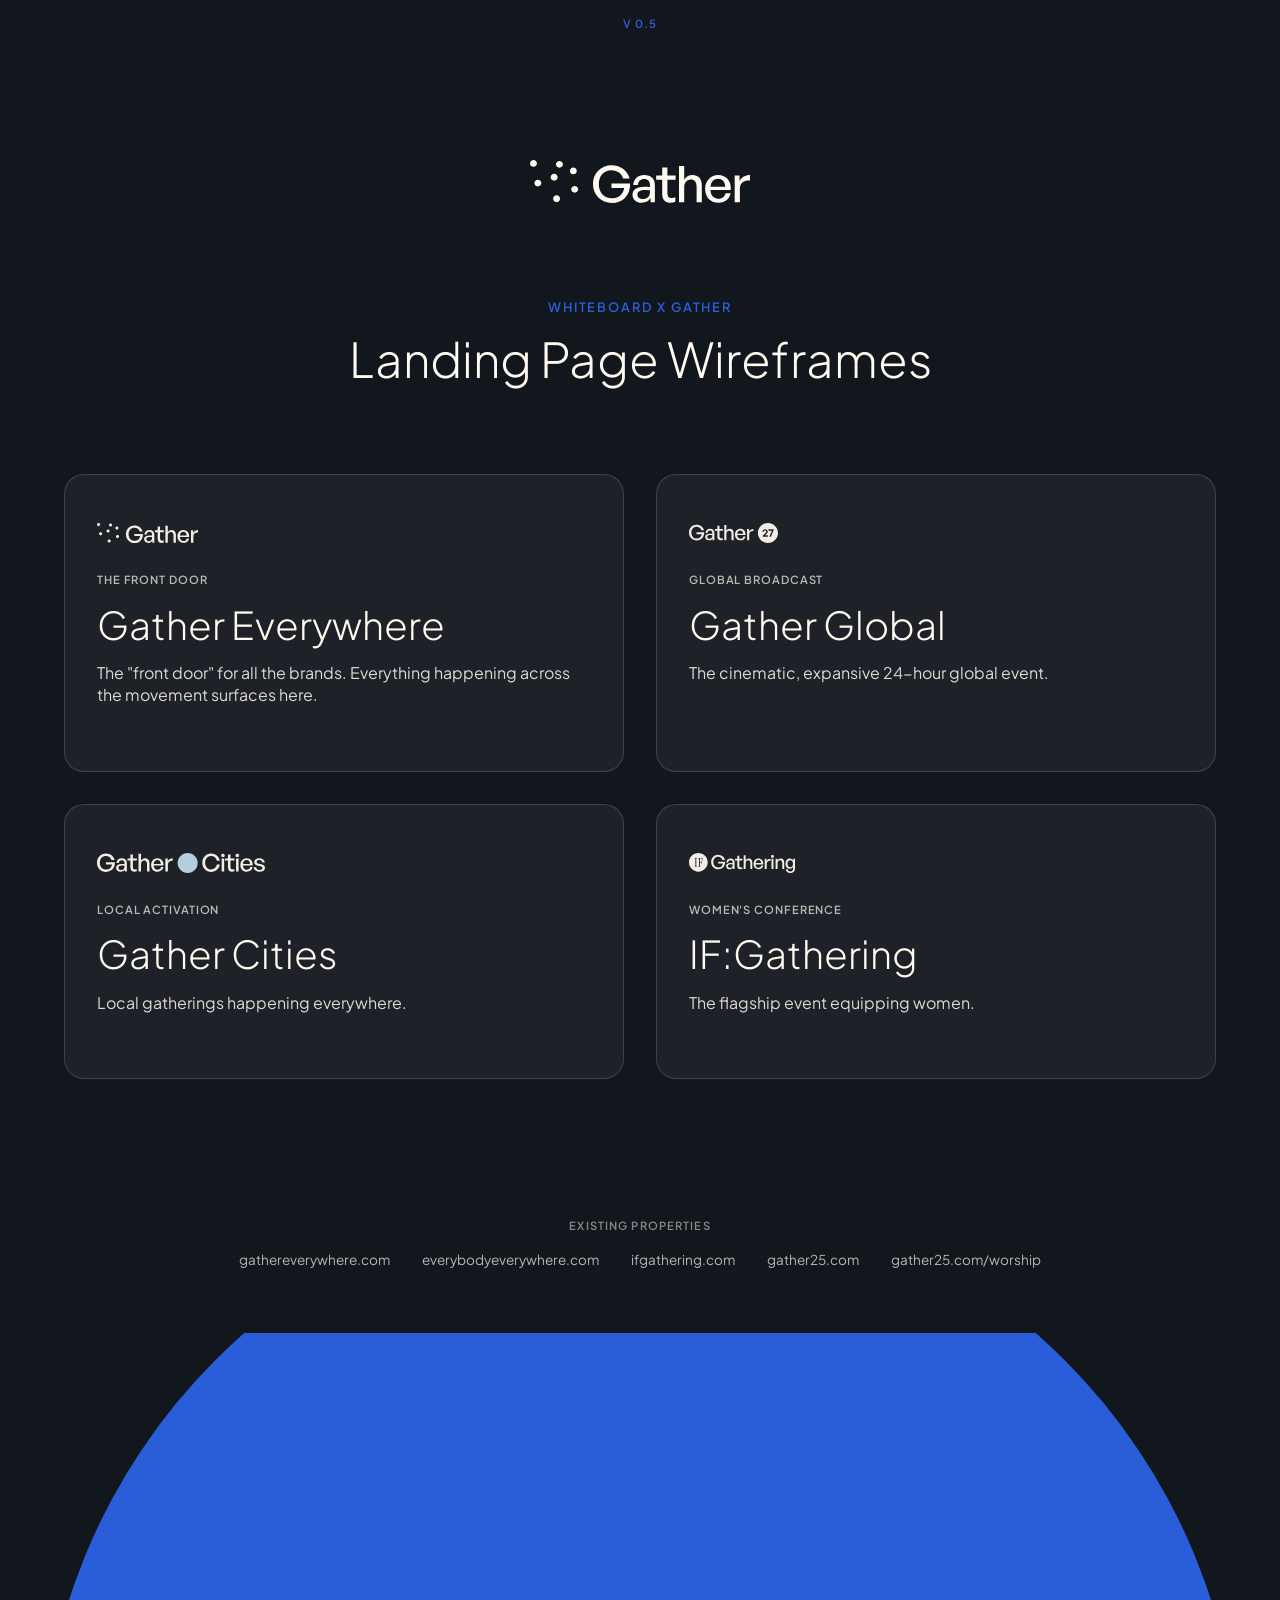
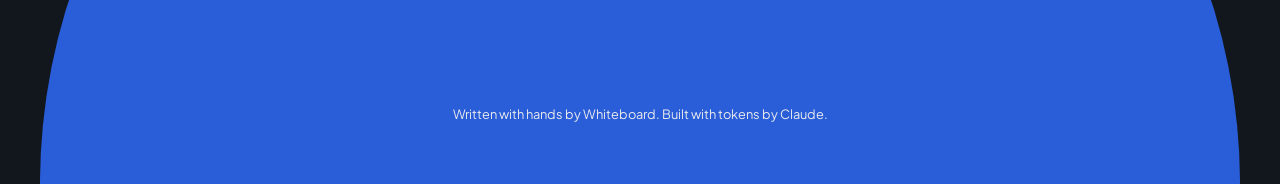
==== index.html @ de79e1c7 "Index: remove WIP badge from IF:Gathering card IF:Gathering has had its deep pass and several rounds" ====
<!DOCTYPE html>
<html lang="en">
<head>
<meta charset="UTF-8">
<meta name="viewport" content="width=device-width, initial-scale=1.0">
<title>Gather — Wireframe Index</title>
<link rel="stylesheet" href="css/tokens.css">
<link rel="stylesheet" href="css/base.css">
<style>
  body { background: var(--color-dark-blue); color: var(--color-off-white); }
  .index-hero {
    text-align: center;
    padding-top: var(--space-8);
    padding-bottom: var(--space-6);
  }
  .index-hero img { margin: 0 auto var(--space-7); width: 220px; }
  .index-hero h1 { color: var(--color-off-white); }
  .index-hero p.eyebrow {
    font-family: var(--font-primary);
    font-size: 0.8rem;
    font-weight: 600;
    letter-spacing: 0.15em;
    text-transform: uppercase;
    color: var(--color-bright-blue);
    margin-bottom: var(--space-2);
    margin-inline: auto;
  }
  .page-grid {
    display: grid;
    grid-template-columns: repeat(2, 1fr);
    gap: var(--space-4);
    padding-bottom: var(--space-8);
  }
  @media (max-width: 700px) {
    .page-grid { grid-template-columns: 1fr; }
  }
  .page-card {
    display: block;
    text-decoration: none;
    border-radius: 1.25rem;
    padding: var(--space-5) var(--space-4);
    position: relative;
    overflow: hidden;
    min-height: 220px;
    background: rgba(255,250,240,0.05);
    border: 1px solid rgba(255,250,240,0.15);
    color: var(--color-off-white);
    transition: background 0.2s ease, border-color 0.2s ease, transform 0.15s ease;
  }
  .page-card:hover {
    background: var(--color-bright-blue);
    border-color: var(--color-bright-blue);
    transform: translateY(-4px);
  }
  .page-card h2 { margin-bottom: var(--space-1); color: var(--color-off-white); }
  .page-card p { color: inherit; opacity: 0.85; max-width: 42ch; }
  .page-card .card-logo { height: 20px; width: auto; margin-bottom: var(--space-3); opacity: 0.95; }
  .page-card .tag {
    display: inline-block;
    font-size: 0.7rem;
    font-weight: 600;
    letter-spacing: 0.08em;
    text-transform: uppercase;
    opacity: 0.7;
    margin-bottom: var(--space-2);
  }
  footer.index-footer {
    position: relative;
    text-align: center;
    padding-top: min(30vw, 360px);
    padding-bottom: var(--space-5);
    font-size: 0.8rem;
    overflow: hidden;
  }
  /* Big blue half circle, sized to the page container width, sitting as
     the footer's background — flat edge down, dome bulging up behind
     the credit line. Footer's own padding-top is deliberately less than
     the dome's full height (container-width / 2) so only the lower
     portion of the arc shows, reading as a wide horizon rather than a
     tall pointed dome. */
  .footer-half-circle {
    position: absolute;
    left: 50%;
    bottom: 0;
    transform: translateX(-50%);
    width: min(100%, var(--container-max));
    aspect-ratio: 2 / 1;
    background: var(--color-bright-blue);
    border-radius: 50% 50% 0 0 / 100% 100% 0 0;
    z-index: 1;
  }
  .index-footer-credit {
    position: relative;
    z-index: 2;
    margin-inline: auto;
    color: var(--color-off-white);
    opacity: 0.9;
  }
  .existing-properties { text-align: center; padding-bottom: var(--space-6); }
  .existing-properties p.eyebrow {
    font-family: var(--font-primary);
    font-size: 0.7rem;
    font-weight: 600;
    letter-spacing: 0.1em;
    text-transform: uppercase;
    color: var(--color-off-white);
    opacity: 0.5;
    margin-bottom: var(--space-2);
    margin-inline: auto;
  }
  .existing-properties .links {
    display: flex;
    justify-content: center;
    gap: var(--space-4);
    flex-wrap: wrap;
    font-size: 0.85rem;
  }
  .existing-properties a {
    color: var(--color-off-white);
    opacity: 0.7;
    text-decoration: none;
    transition: opacity 0.15s ease;
  }
  .existing-properties a:hover { opacity: 1; text-decoration: underline; }
</style>
</head>
<body data-page="index">

<div style="text-align:center; padding-top: var(--space-2); font-family: var(--font-primary); font-size: 0.7rem; font-weight: 600; letter-spacing: 0.1em; color: var(--color-bright-blue);">V 0.5</div>

<div class="container index-hero">
  <img src="assets/gather-light.svg" alt="Gather">
  <p class="eyebrow">Whiteboard x Gather</p>
  <h1 style="max-width: 20ch; margin-inline: auto;">Landing Page Wireframes</h1>
</div>

<div class="container page-grid">
  <a class="page-card" href="gather-everywhere.html">
    <img class="card-logo" src="assets/gather-light.svg" alt="">
    <span class="tag">The Front Door</span>
    <h2>Gather Everywhere</h2>
    <p>The "front door" for all the brands. Everything happening across the movement surfaces here.</p>
  </a>
  <a class="page-card" href="gather-global.html">
    <img class="card-logo" src="assets/gather-27-light.svg" alt="">
    <span class="tag">Global Broadcast</span>
    <h2>Gather Global</h2>
    <p>The cinematic, expansive 24-hour global event.</p>
  </a>
  <a class="page-card" href="gather-cities.html">
    <img class="card-logo" src="assets/gather-cities-light.svg" alt="">
    <span class="tag">Local Activation</span>
    <h2>Gather Cities</h2>
    <p>Local gatherings happening everywhere.</p>
  </a>
  <a class="page-card" href="if-gathering.html">
    <img class="card-logo" src="assets/if-gathering-light.svg" alt="">
    <span class="tag">Women's Conference</span>
    <h2>IF:Gathering</h2>
    <p>The flagship event equipping women.</p>
  </a>
</div>

<div class="container existing-properties">
  <p class="eyebrow">Existing Properties</p>
  <div class="links">
    <a href="https://www.gathereverywhere.com/" target="_blank" rel="noopener">gathereverywhere.com</a>
    <a href="https://www.everybodyeverywhere.com/" target="_blank" rel="noopener">everybodyeverywhere.com</a>
    <a href="https://www.ifgathering.com/" target="_blank" rel="noopener">ifgathering.com</a>
    <a href="https://www.gather25.com/" target="_blank" rel="noopener">gather25.com</a>
    <a href="https://www.gather25.com/worship" target="_blank" rel="noopener">gather25.com/worship</a>
  </div>
</div>

<footer class="index-footer">
  <div class="footer-half-circle" aria-hidden="true"></div>
  <p class="index-footer-credit">Written with hands by Whiteboard. Built with tokens by Claude.</p>
</footer>

<script src="js/sections-manifest.js"></script>
</body>
</html>
---- css/tokens.css ----
@import url('https://fonts.googleapis.com/css2?family=Plus+Jakarta+Sans:ital,wght@0,300;0,400;0,500;0,600;0,700;1,400&family=Instrument+Serif:ital@0;1&display=swap');

/*
  Gather design tokens — from "Gather - Interactive Wireframe Build Context"
  (Brand Guide 2026, p.46). Spacing/grid/breakpoints are NOT specified in the
  brand guide (flagged gap) — 8px base unit + 1200px container picked here
  per the doc's own recommendation; revisit if the client provides a system.
*/
:root {
  /* Core palette */
  --color-off-white: #FFFAF0;
  --color-bright-blue: #2A5ED8;
  --color-dark-blue: #12161D;
  --color-light-blue: #BDD8E7;

  /* Typography */
  --font-primary: 'Plus Jakarta Sans', sans-serif;
  --font-secondary: 'Instrument Serif', serif;

  /* Web type scale */
  --h1-size: 3rem;    --h1-weight: 300; --h1-line-height: 1.1;
  --h2-size: 2.4rem;  --h2-weight: 300; --h2-line-height: 1.1;
  --h3-size: 2rem;    --h3-weight: 300; --h3-line-height: 1.1;
  --h4-size: 1.5rem;  --h4-weight: 400; --h4-line-height: 1.2;
  --body-size: 1rem;  --body-weight: 400; --body-line-height: 1.4;
  --button-size: 1rem; --button-weight: 500;

  /* Mobile type scale (undefined by brand guide — scaled down proportionally) */
  --h1-size-mobile: 2.1rem;
  --h2-size-mobile: 1.75rem;
  --h3-size-mobile: 1.5rem;
  --h4-size-mobile: 1.25rem;

  /* Logo */
  --logo-min-size-web: 130px;

  /* Motif */
  --circle-stroke-width: 4px;

  /* Spacing (8px base unit — not brand-guide-specified, see gap flag above) */
  --space-1: 0.5rem;
  --space-2: 1rem;
  --space-3: 1.5rem;
  --space-4: 2rem;
  --space-5: 3rem;
  --space-6: 4rem;
  --space-7: 6rem;
  --space-8: 8rem;

  /* Layout */
  --container-max: 1200px;
  --container-pad: var(--space-3);

  /* Interaction states (not brand-guide-specified, see gap flag) */
  --hover-darken: brightness(0.9);
  --focus-ring: 0 0 0 3px var(--color-bright-blue);
}

/* ---- Color pairing utility classes (Section 3 of build-context doc) ---- */

/* Pairing 01 — primary, majority of surfaces */
.pairing-01 {
  --bg: var(--color-off-white);
  --logo: var(--color-bright-blue);
  --heading: var(--color-dark-blue);
  --accent: var(--color-bright-blue);
  --body: var(--color-dark-blue);
  --btn-bg: var(--color-bright-blue);
  --btn-text: var(--color-off-white);
}

/* Pairing 02 — secondary, second-most */
.pairing-02 {
  --bg: var(--color-bright-blue);
  --logo: var(--color-off-white);
  --heading: var(--color-dark-blue);
  --accent: var(--color-off-white);
  --body: var(--color-off-white);
  --btn-bg: var(--color-dark-blue);
  --btn-text: var(--color-off-white);
}

/* Pairing 03 — sparing, Gather Global dominant */
.pairing-03 {
  --bg: var(--color-dark-blue);
  --logo: var(--color-bright-blue);
  --heading: var(--color-off-white);
  --accent: var(--color-off-white);
  --body: var(--color-off-white);
  --btn-bg: var(--color-bright-blue);
  --btn-text: var(--color-off-white);
}

/* Pairing 04 — sparing */
.pairing-04 {
  --bg: var(--color-light-blue);
  --logo: var(--color-dark-blue);
  --heading: var(--color-dark-blue);
  --accent: var(--color-bright-blue);
  --body: var(--color-dark-blue);
  --btn-bg: var(--color-bright-blue);
  --btn-text: var(--color-off-white);
}

[class^="pairing-"], [class*=" pairing-"] {
  background: var(--bg);
  color: var(--body);
}
---- css/base.css ----
* { box-sizing: border-box; }
html { scroll-behavior: smooth; overflow-x: hidden; }
body {
  margin: 0;
  overflow-x: hidden;
  font-family: var(--font-primary);
  font-size: var(--body-size);
  font-weight: var(--body-weight);
  line-height: var(--body-line-height);
  background: var(--color-off-white);
  color: var(--color-dark-blue);
}
img, svg { max-width: 100%; display: block; }

.container {
  max-width: var(--container-max);
  margin-inline: auto;
  padding-inline: var(--container-pad);
}

section { padding-block: var(--space-7); }
@media (max-width: 700px) {
  section { padding-block: var(--space-5); }
}

h1, h2, h3, h4 {
  font-family: var(--font-primary);
  margin: 0 0 var(--space-3);
  color: var(--heading, var(--color-dark-blue));
}
h1 { font-size: var(--h1-size); font-weight: var(--h1-weight); line-height: var(--h1-line-height); }
h2 { font-size: var(--h2-size); font-weight: var(--h2-weight); line-height: var(--h2-line-height); }
h3 { font-size: var(--h3-size); font-weight: var(--h3-weight); line-height: var(--h3-line-height); }
h4 { font-size: var(--h4-size); font-weight: var(--h4-weight); line-height: var(--h4-line-height); }
@media (max-width: 700px) {
  h1 { font-size: var(--h1-size-mobile); }
  h2 { font-size: var(--h2-size-mobile); }
  h3 { font-size: var(--h3-size-mobile); }
  h4 { font-size: var(--h4-size-mobile); }
}

p { color: var(--body, var(--color-dark-blue)); max-width: 60ch; }

/* Accent word — Instrument Serif Italic, recurring pattern across every expression (Section 7) */
.accent {
  font-family: var(--font-secondary);
  font-style: italic;
  font-weight: 400;
  color: var(--accent, var(--color-bright-blue));
}
.accent.regular { font-style: normal; } /* IF:Gathering-only exception */

/* Buttons — Plus Jakarta Sans Medium, 1rem (Section 7) */
.btn {
  display: inline-block;
  font-family: var(--font-primary);
  font-size: var(--button-size);
  font-weight: var(--button-weight);
  text-decoration: none;
  padding: 0.85rem 1.75rem;
  border-radius: 999px;
  border: none;
  cursor: pointer;
  background: var(--btn-bg, var(--color-bright-blue));
  color: var(--btn-text, var(--color-off-white));
  transition: filter 0.15s ease;
}
.btn:hover { filter: var(--hover-darken); }
.btn:focus-visible { outline: none; box-shadow: var(--focus-ring); }
.btn.btn-outline {
  background: transparent;
  border: 2px solid currentColor;
  color: inherit;
}
a:focus-visible, button:focus-visible { outline: none; box-shadow: var(--focus-ring); }
a:hover { text-decoration-thickness: 2px; }

/* Nav */
.site-nav {
  display: flex;
  align-items: center;
  justify-content: space-between;
  gap: var(--space-3);
  padding-block: var(--space-3);
}
.site-nav .logo { height: 28px; width: auto; }
.site-nav .links {
  display: flex;
  gap: var(--space-4);
  list-style: none;
  margin: 0;
  padding: 0;
  font-size: 0.9rem;
}
.site-nav .links a {
  color: inherit;
  text-decoration: none;
  font-weight: 500;
}
.site-nav .links a:hover { text-decoration: underline; }
.back-to-gather {
  font-size: 0.8rem;
  opacity: 0.75;
  text-decoration: none;
  color: inherit;
}
.back-to-gather:hover { opacity: 1; }

/* Cards */
.card {
  background: var(--color-off-white);
  border-radius: 1rem;
  padding: var(--space-4);
  border: 1px solid rgba(18,22,29,0.08);
}

/* Grids */
.grid {
  display: grid;
  gap: var(--space-3);
}
.grid-2 { grid-template-columns: repeat(2, 1fr); }
.grid-3 { grid-template-columns: repeat(3, 1fr); }
.grid-4 { grid-template-columns: repeat(4, 1fr); }
@media (max-width: 900px) {
  .grid-3, .grid-4 { grid-template-columns: repeat(2, 1fr); }
}
@media (max-width: 600px) {
  .grid-2, .grid-3, .grid-4 { grid-template-columns: 1fr; }
}

/* ---- Motifs (Section 4) ---- */

/* Single circle / circle masking */
.motif-circle {
  border-radius: 50%;
  aspect-ratio: 1;
}

/* Reverberating ripple — 1-3 concentric blurred circles, increasing blur outward */
.motif-ripple {
  position: relative;
  width: 100%;
  aspect-ratio: 1;
}
.motif-ripple::before, .motif-ripple::after, .motif-ripple .core {
  content: "";
  position: absolute;
  inset: 0;
  border-radius: 50%;
  border: var(--circle-stroke-width) solid var(--color-bright-blue);
}
.motif-ripple::before { inset: -12%; opacity: 0.5; filter: blur(2px); }
.motif-ripple::after { inset: -24%; opacity: 0.25; filter: blur(4px); }
.motif-ripple .core { background: var(--color-bright-blue); border: none; }

/* Constellation — loose dot grouping (Gather Global) */
.motif-constellation { position: relative; width: 100%; height: 100%; min-height: 220px; }
.motif-constellation span {
  position: absolute;
  border-radius: 50%;
  background: var(--color-bright-blue);
}

/* Thought bubble — large stroked circle, mark bottom-right (IF:Gathering) */
.motif-thought-bubble {
  position: relative;
  border-radius: 50%;
  border: var(--circle-stroke-width) solid var(--color-dark-blue);
  aspect-ratio: 1;
}
.motif-thought-bubble .mark {
  position: absolute;
  right: 8%;
  bottom: 8%;
  width: 15%;
  aspect-ratio: 1;
  border-radius: 50%;
  background: var(--color-dark-blue);
}

/* Dot-on-globe — small filled dots inside one larger circle (Gather Cities) */
.motif-dot-globe {
  position: relative;
  border-radius: 50%;
  border: var(--circle-stroke-width) solid var(--color-off-white);
  aspect-ratio: 1;
  background: rgba(255,250,240,0.08);
}
.motif-dot-globe span {
  position: absolute;
  border-radius: 50%;
  background: var(--color-off-white);
}

/* Skip link for accessibility */
.skip-link {
  position: absolute;
  left: -999px;
  top: auto;
}
.skip-link:focus {
  left: var(--space-2);
  top: var(--space-2);
  z-index: 999;
  background: var(--color-off-white);
  padding: var(--space-1) var(--space-2);
  border-radius: 0.5rem;
}

/* Floating back-to-index button — circle that expands to a pill on hover */
.back-to-index-fab {
  position: fixed;
  bottom: 1.5rem;
  right: 1.5rem;
  z-index: 900;
  display: flex;
  align-items: center;
  height: 3rem;
  width: 3rem;
  padding: 0 0.75rem;
  border-radius: 999px;
  background: var(--color-bright-blue);
  color: var(--color-off-white);
  text-decoration: none;
  overflow: hidden;
  box-shadow: 0 4px 14px rgba(0,0,0,0.25);
  transition: width 0.25s ease;
}
.back-to-index-fab:hover {
  width: 11rem;
}
.back-to-index-fab .icon {
  flex-shrink: 0;
  width: 1.5rem;
  font-size: 1.25rem;
  line-height: 1;
  text-align: center;
}
.back-to-index-fab .fab-label {
  flex-shrink: 0;
  margin-left: 0.5rem;
  opacity: 0;
  white-space: nowrap;
  font-family: var(--font-primary);
  font-weight: 600;
  font-size: 0.85rem;
  transition: opacity 0.2s ease 0.05s;
}
.back-to-index-fab:hover .fab-label {
  opacity: 1;
}
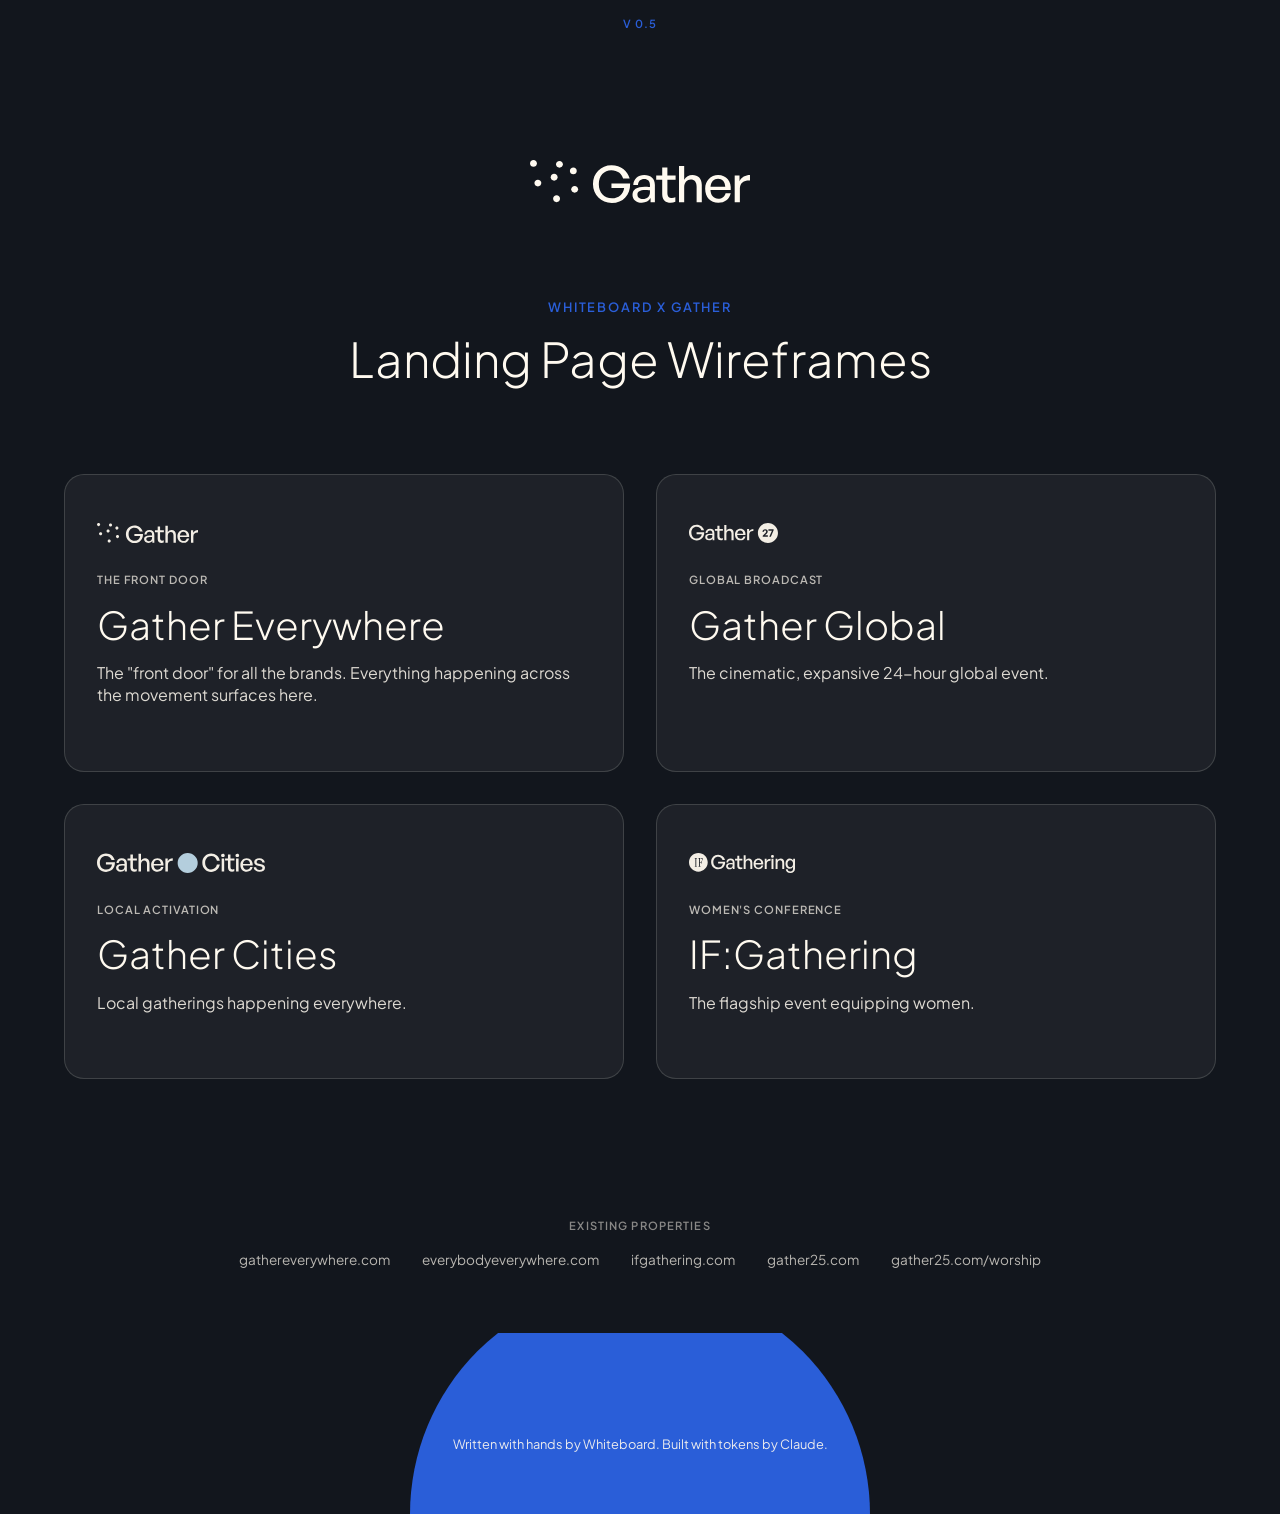
==== commit 5427dec1: "Index: shrink footer half circle to fit the credit line Was sized to the page container width; now s" ====
--- a/index.html
+++ b/index.html
@@ -67,23 +67,19 @@
   footer.index-footer {
     position: relative;
     text-align: center;
-    padding-top: min(30vw, 360px);
+    padding-top: 90px;
     padding-bottom: var(--space-5);
     font-size: 0.8rem;
     overflow: hidden;
   }
-  /* Big blue half circle, sized to the page container width, sitting as
-     the footer's background — flat edge down, dome bulging up behind
-     the credit line. Footer's own padding-top is deliberately less than
-     the dome's full height (container-width / 2) so only the lower
-     portion of the arc shows, reading as a wide horizon rather than a
-     tall pointed dome. */
+  /* Small blue half circle, sized to just barely contain the credit
+     line — flat edge down, dome bulging up behind the text. */
   .footer-half-circle {
     position: absolute;
     left: 50%;
     bottom: 0;
     transform: translateX(-50%);
-    width: min(100%, var(--container-max));
+    width: min(90%, 460px);
     aspect-ratio: 2 / 1;
     background: var(--color-bright-blue);
     border-radius: 50% 50% 0 0 / 100% 100% 0 0;
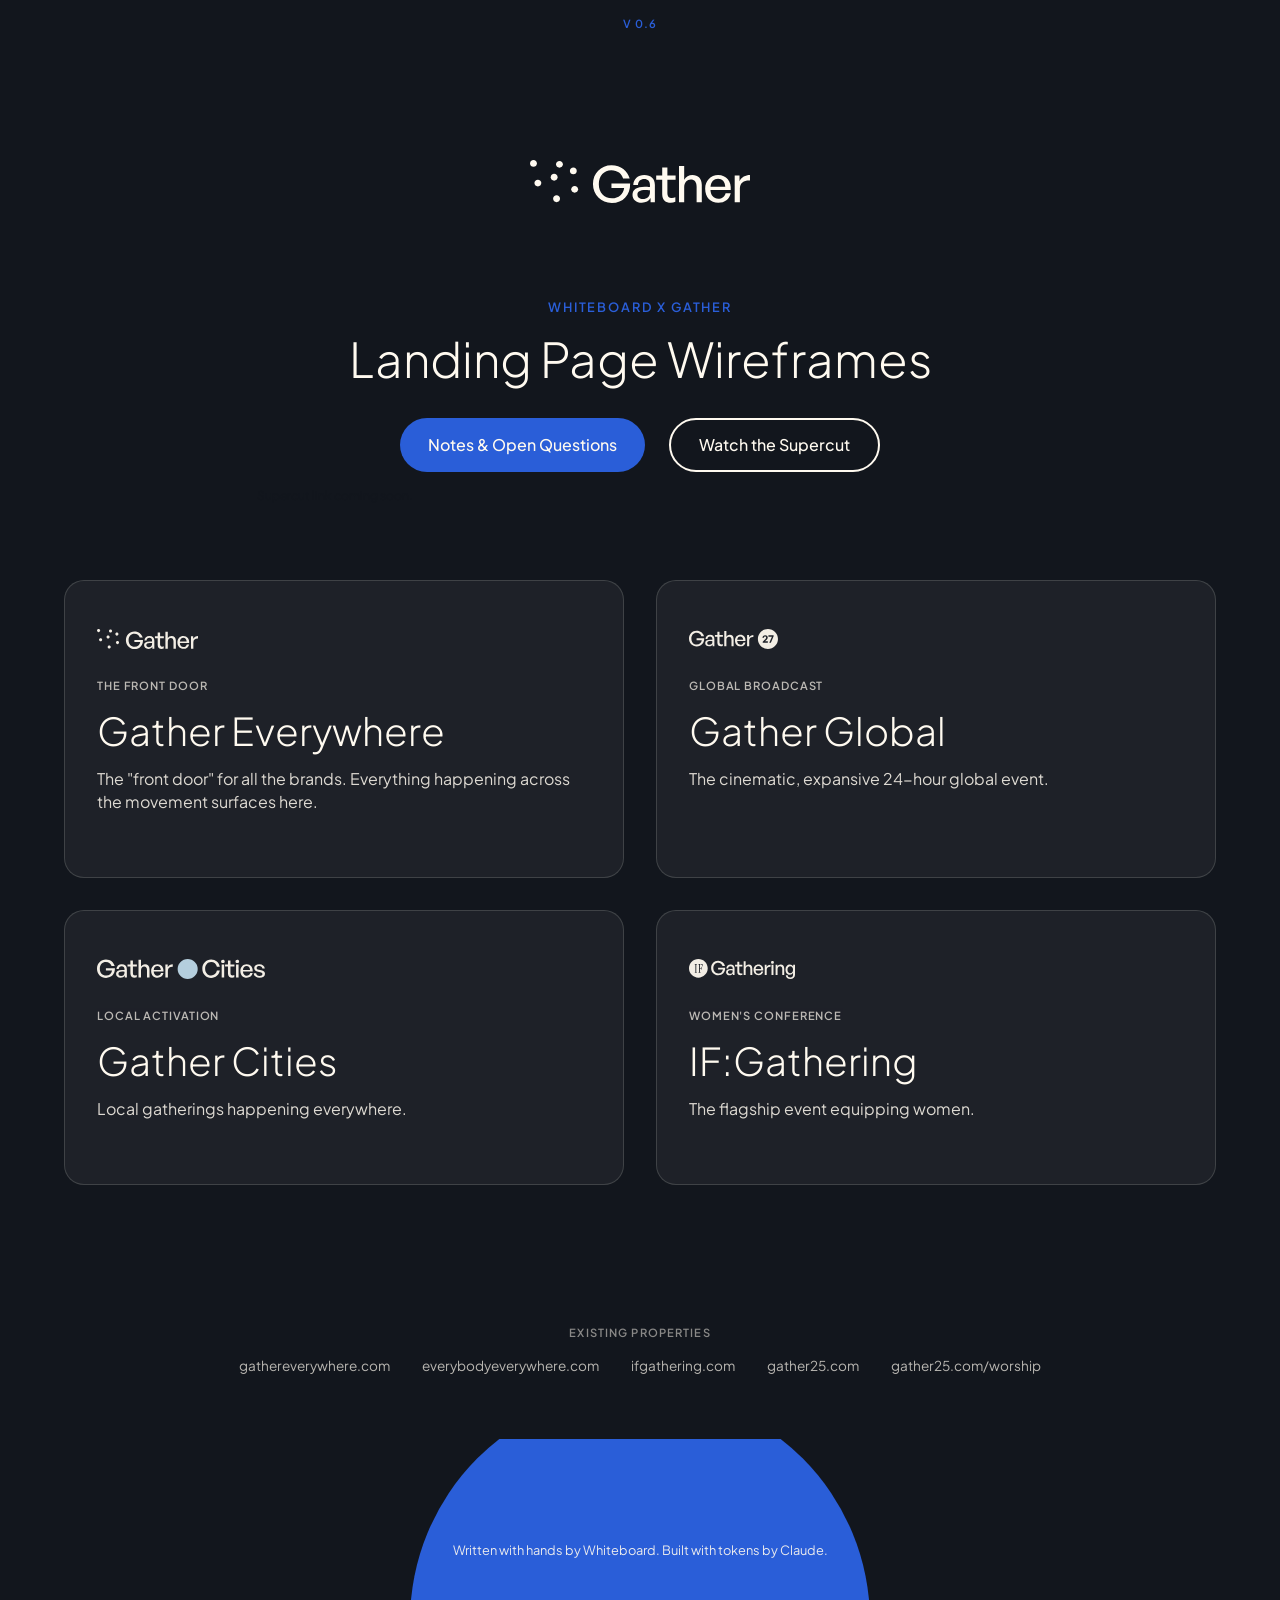
==== commit 3fa11821: "Add shared notes modal + top utility bar across all pages New js/notes-modal.js injects one shared "" ====
--- a/index.html
+++ b/index.html
@@ -25,6 +25,14 @@
     margin-bottom: var(--space-2);
     margin-inline: auto;
   }
+  .index-actions {
+    display: flex;
+    justify-content: center;
+    gap: var(--space-3);
+    flex-wrap: wrap;
+    margin-top: var(--space-4);
+  }
+  .index-actions-note { font-size: 0.75rem; opacity: 0.5; margin-top: var(--space-2); }
   .page-grid {
     display: grid;
     grid-template-columns: repeat(2, 1fr);
@@ -122,12 +130,17 @@
 </head>
 <body data-page="index">
 
-<div style="text-align:center; padding-top: var(--space-2); font-family: var(--font-primary); font-size: 0.7rem; font-weight: 600; letter-spacing: 0.1em; color: var(--color-bright-blue);">V 0.5</div>
+<div style="text-align:center; padding-top: var(--space-2); font-family: var(--font-primary); font-size: 0.7rem; font-weight: 600; letter-spacing: 0.1em; color: var(--color-bright-blue);">V 0.6</div>
 
 <div class="container index-hero">
   <img src="assets/gather-light.svg" alt="Gather">
   <p class="eyebrow">Whiteboard x Gather</p>
   <h1 style="max-width: 20ch; margin-inline: auto;">Landing Page Wireframes</h1>
+  <div class="index-actions">
+    <button type="button" class="btn" data-open-notes>Notes &amp; Open Questions</button>
+    <a class="btn btn-outline" href="#" id="supercut-link">Watch the Supercut</a>
+  </div>
+  <p class="index-actions-note">Supercut link coming soon.</p>
 </div>
 
 <div class="container page-grid">
@@ -174,5 +187,6 @@
 </footer>
 
 <script src="js/sections-manifest.js"></script>
+<script src="js/notes-modal.js"></script>
 </body>
 </html>
--- a/css/base.css
+++ b/css/base.css
@@ -208,45 +208,108 @@
   border-radius: 0.5rem;
 }
 
-/* Floating back-to-index button — circle that expands to a pill on hover */
-.back-to-index-fab {
-  position: fixed;
-  bottom: 1.5rem;
-  right: 1.5rem;
-  z-index: 900;
+/* Shared top utility bar — every sub-page's replacement for the old
+   floating back-to-index button: a home icon, a Notes button (opens the
+   shared notes modal, see js/notes-modal.js), and small logo links to
+   the other three expressions. Deliberately page-agnostic (dark, neutral)
+   since it sits above each page's own branded/colored header. */
+.site-utility-bar {
+  position: sticky;
+  top: 0;
+  z-index: 150;
   display: flex;
   align-items: center;
-  height: 3rem;
-  width: 3rem;
-  padding: 0 0.75rem;
-  border-radius: 999px;
+  justify-content: space-between;
+  gap: var(--space-3);
+  padding: 0.5rem var(--space-3);
+  background: var(--color-dark-blue);
+}
+.site-utility-bar-start { display: flex; align-items: center; gap: var(--space-3); flex-shrink: 0; }
+.site-utility-bar .home-link {
+  display: flex;
+  align-items: center;
+  color: var(--color-off-white);
+  opacity: 0.85;
+  transition: opacity 0.15s ease;
+  flex-shrink: 0;
+}
+.site-utility-bar .home-link:hover { opacity: 1; }
+/* max-width:none overrides base.css's blanket `img, svg { max-width:100% }`
+   — that percentage can't resolve cleanly against a flex item's own
+   indeterminate width and was collapsing this icon's width to 0 (height,
+   the cross-axis dimension, rendered fine — only width broke). */
+.site-utility-bar .home-link svg { width: 1.1rem; height: 1.1rem; max-width: none; flex-shrink: 0; }
+.site-utility-bar .notes-btn {
   background: var(--color-bright-blue);
   color: var(--color-off-white);
-  text-decoration: none;
-  overflow: hidden;
-  box-shadow: 0 4px 14px rgba(0,0,0,0.25);
-  transition: width 0.25s ease;
-}
-.back-to-index-fab:hover {
-  width: 11rem;
-}
-.back-to-index-fab .icon {
+  border: none;
+  border-radius: 999px;
+  padding: 0.35rem 0.9rem;
+  font-size: 0.78rem;
+  font-weight: 700;
+  font-family: var(--font-primary);
+  cursor: pointer;
   flex-shrink: 0;
-  width: 1.5rem;
-  font-size: 1.25rem;
+  white-space: nowrap;
+}
+.site-utility-bar .site-logos { display: flex; align-items: center; gap: var(--space-3); flex-shrink: 0; }
+.site-utility-bar .site-logos a { display: flex; opacity: 0.7; transition: opacity 0.15s ease; flex-shrink: 0; }
+.site-utility-bar .site-logos a:hover { opacity: 1; }
+.site-utility-bar .site-logos img { height: 16px; width: auto; max-width: none; flex-shrink: 0; }
+@media (max-width: 500px) {
+  .site-utility-bar { overflow-x: auto; }
+}
+
+/* Shared notes modal — injected by js/notes-modal.js on every page that
+   includes the script. One source of truth for content, so notes stay in
+   sync across the whole site instead of being duplicated per page. */
+.notes-modal-overlay {
+  position: fixed;
+  inset: 0;
+  background: rgba(18,22,29,0.65);
+  display: none;
+  align-items: center;
+  justify-content: center;
+  padding: var(--space-3);
+  z-index: 700;
+}
+.notes-modal-overlay.open { display: flex; }
+.notes-modal-box {
+  background: var(--color-off-white);
+  color: var(--color-dark-blue);
+  border-radius: 1.5rem;
+  max-width: 640px;
+  width: 100%;
+  max-height: 82vh;
+  overflow-y: auto;
+  padding: var(--space-5);
+  position: relative;
+}
+.notes-modal-close {
+  position: absolute;
+  top: var(--space-3);
+  right: var(--space-3);
+  width: 2rem;
+  height: 2rem;
+  border-radius: 50%;
+  border: none;
+  background: rgba(18,22,29,0.08);
+  color: var(--color-dark-blue);
+  font-size: 1.1rem;
   line-height: 1;
-  text-align: center;
-}
-.back-to-index-fab .fab-label {
-  flex-shrink: 0;
-  margin-left: 0.5rem;
-  opacity: 0;
-  white-space: nowrap;
-  font-family: var(--font-primary);
-  font-weight: 600;
-  font-size: 0.85rem;
-  transition: opacity 0.2s ease 0.05s;
-}
-.back-to-index-fab:hover .fab-label {
-  opacity: 1;
-}
+  cursor: pointer;
+}
+.notes-modal-eyebrow {
+  font-family: var(--font-primary);
+  font-size: 0.75rem;
+  font-weight: 700;
+  letter-spacing: 0.1em;
+  text-transform: uppercase;
+  color: var(--color-bright-blue);
+  margin-bottom: var(--space-1);
+}
+.notes-modal-title { margin-bottom: var(--space-4); }
+.notes-group + .notes-group { margin-top: var(--space-4); padding-top: var(--space-3); border-top: 1px solid rgba(18,22,29,0.1); }
+.notes-group h3 { font-size: 1.1rem; margin-bottom: var(--space-2); }
+.notes-group ul { margin: 0; padding-left: 1.2rem; display: flex; flex-direction: column; gap: 0.6rem; }
+.notes-group li { max-width: none; }
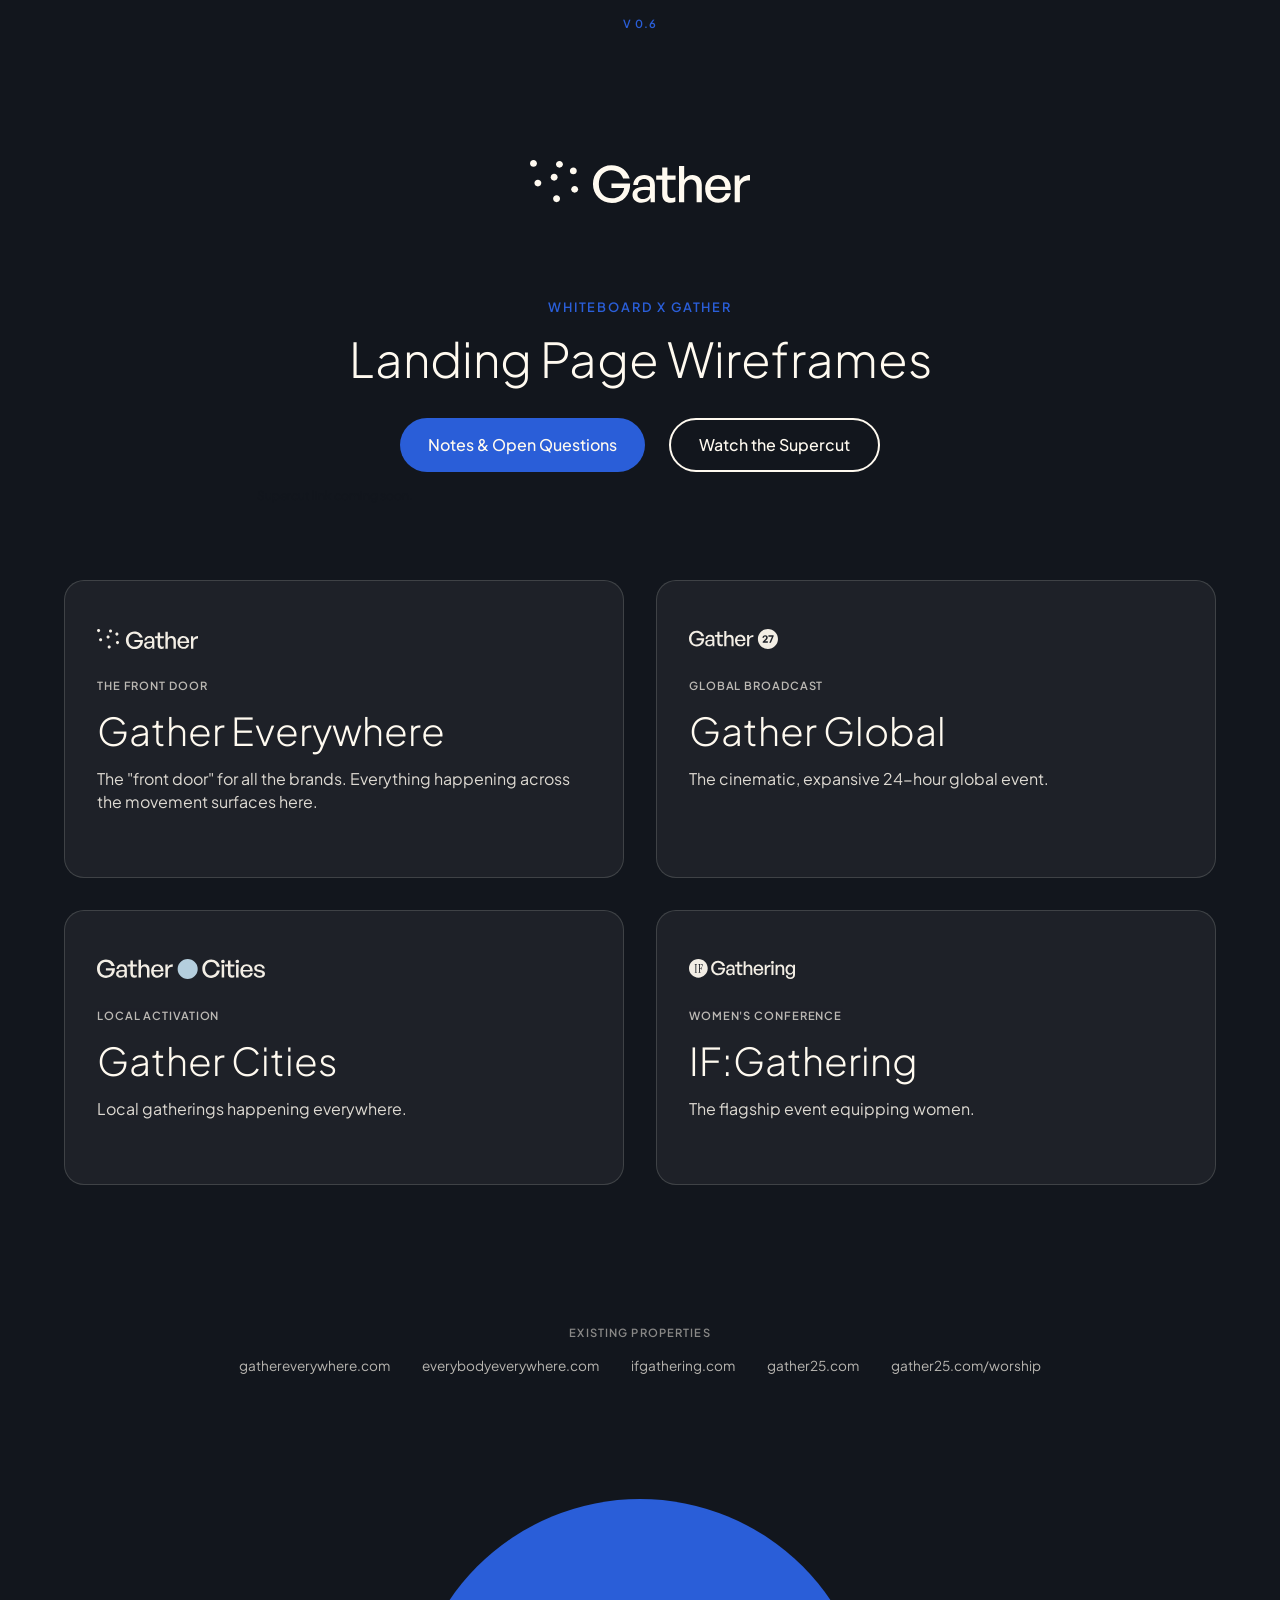
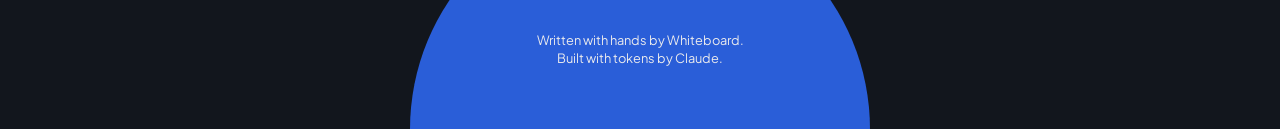
==== commit 16e5ff59: "Index: fix footer circle getting clipped by its own overflow Reserved padding-top wasn't tall enough" ====
--- a/index.html
+++ b/index.html
@@ -75,7 +75,7 @@
   footer.index-footer {
     position: relative;
     text-align: center;
-    padding-top: 90px;
+    padding-top: 180px;
     padding-bottom: var(--space-5);
     font-size: 0.8rem;
     overflow: hidden;
@@ -183,7 +183,7 @@
 
 <footer class="index-footer">
   <div class="footer-half-circle" aria-hidden="true"></div>
-  <p class="index-footer-credit">Written with hands by Whiteboard. Built with tokens by Claude.</p>
+  <p class="index-footer-credit">Written with hands by Whiteboard.<br>Built with tokens by Claude.</p>
 </footer>
 
 <script src="js/sections-manifest.js"></script>
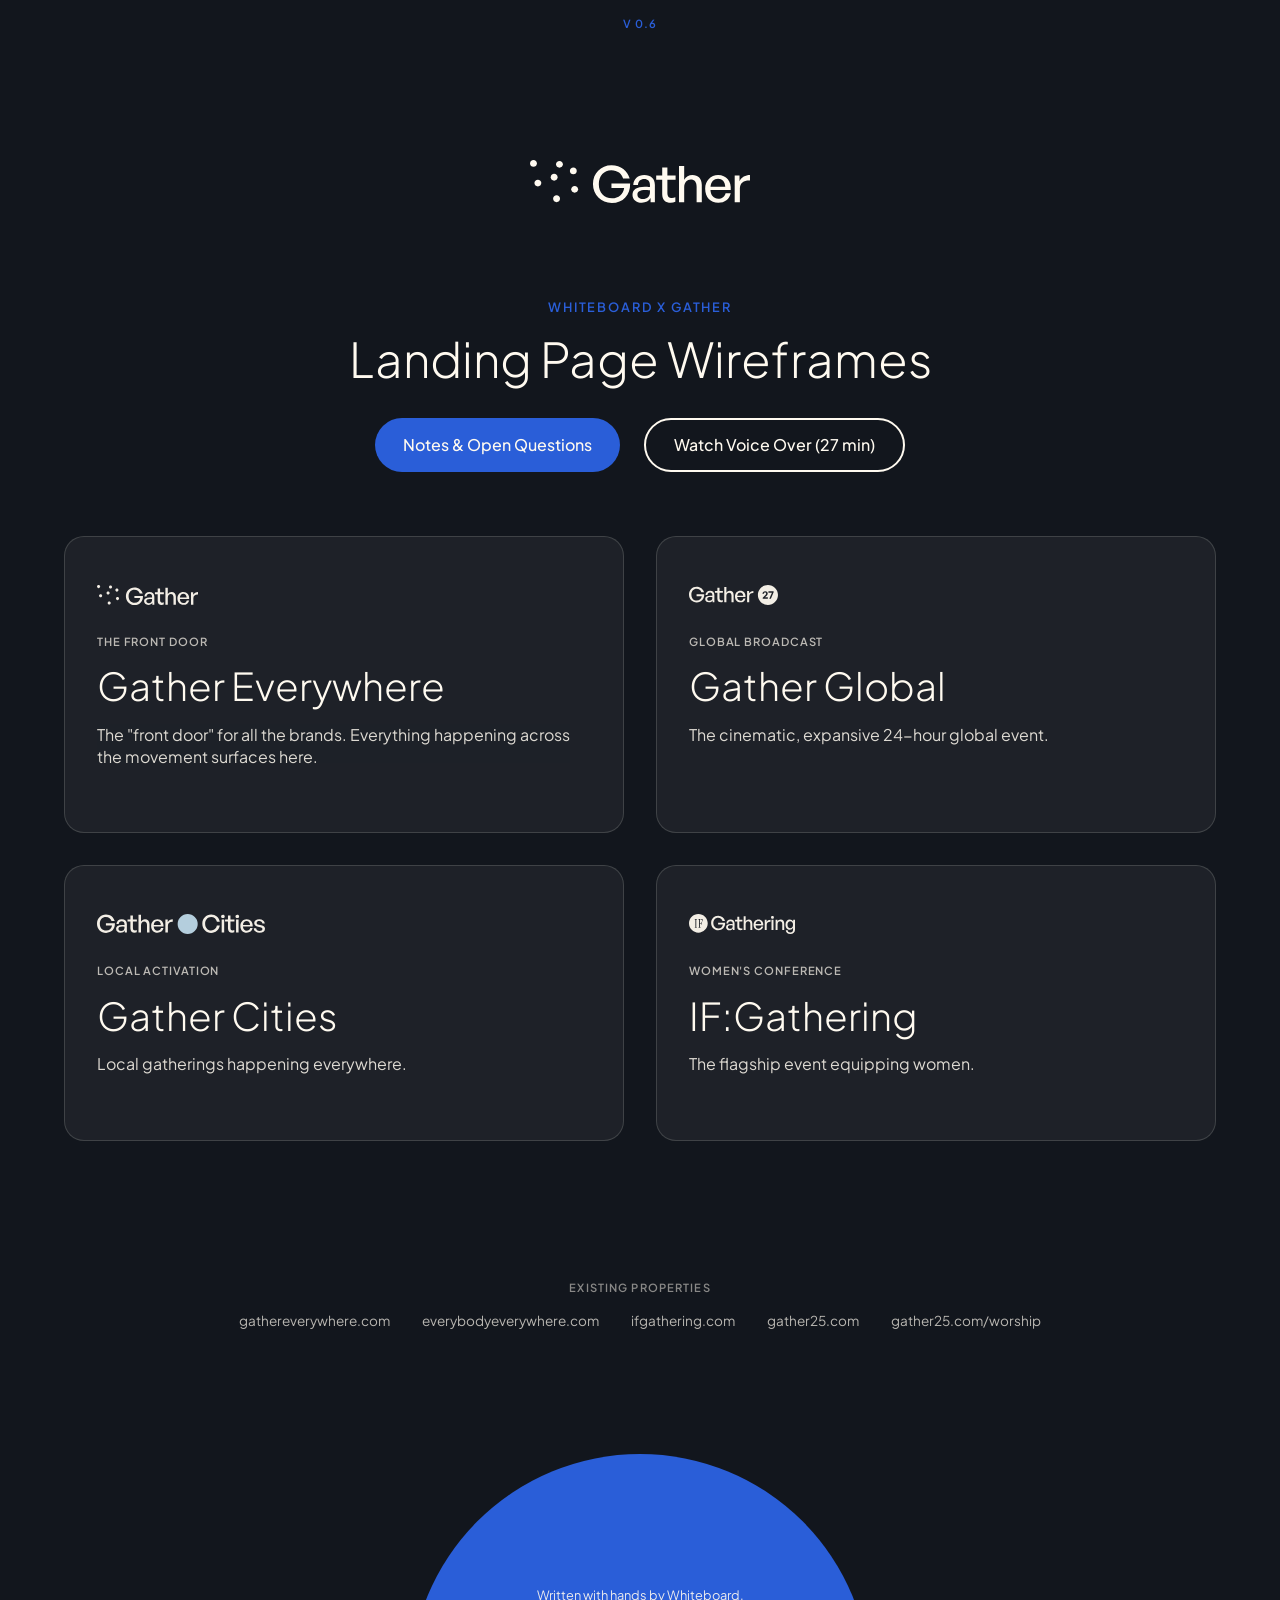
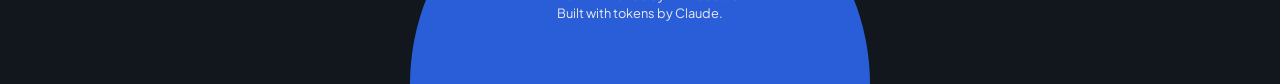
==== commit 68a8a03d: "Index: wire up the Supercut button and rename to Watch Voice Over Real link (https://supercut.ai/sha" ====
--- a/index.html
+++ b/index.html
@@ -32,7 +32,6 @@
     flex-wrap: wrap;
     margin-top: var(--space-4);
   }
-  .index-actions-note { font-size: 0.75rem; opacity: 0.5; margin-top: var(--space-2); }
   .page-grid {
     display: grid;
     grid-template-columns: repeat(2, 1fr);
@@ -138,9 +137,8 @@
   <h1 style="max-width: 20ch; margin-inline: auto;">Landing Page Wireframes</h1>
   <div class="index-actions">
     <button type="button" class="btn" data-open-notes>Notes &amp; Open Questions</button>
-    <a class="btn btn-outline" href="#" id="supercut-link">Watch the Supercut</a>
+    <a class="btn btn-outline" href="https://supercut.ai/share/whiteboard/Hytho3Ky4T9nLHWlD0bpGq" id="supercut-link" target="_blank" rel="noopener">Watch Voice Over (27 min)</a>
   </div>
-  <p class="index-actions-note">Supercut link coming soon.</p>
 </div>
 
 <div class="container page-grid">
--- a/css/base.css
+++ b/css/base.css
@@ -1,8 +1,19 @@
 * { box-sizing: border-box; }
 html { scroll-behavior: smooth; overflow-x: hidden; }
+/* body deliberately does NOT repeat overflow-x:hidden — doing so on both
+   html and body triggers a CSS interop rule (overflow-y silently
+   computes to `auto` on an element when overflow-x is non-visible and
+   overflow-y is left as its default `visible`) on both elements. That
+   made body register as its own scroll container, which hijacks
+   position:sticky children (e.g. .site-utility-bar) into sticking
+   relative to body's box instead of the real viewport — and since
+   body's height always exactly matches its content, nothing ever
+   visibly moves within body's own frame, so the sticky element never
+   appeared to stick. html alone keeping overflow-x:hidden is enough to
+   suppress the horizontal scrollbar full-bleed elements would otherwise
+   trigger. */
 body {
   margin: 0;
-  overflow-x: hidden;
   font-family: var(--font-primary);
   font-size: var(--body-size);
   font-weight: var(--body-weight);
@@ -221,15 +232,21 @@
   align-items: center;
   justify-content: space-between;
   gap: var(--space-3);
-  padding: 0.5rem var(--space-3);
+  padding: 0.65rem var(--space-3);
   background: var(--color-dark-blue);
-}
-.site-utility-bar-start { display: flex; align-items: center; gap: var(--space-3); flex-shrink: 0; }
+  border-bottom: 1px solid rgba(255,250,240,0.15);
+}
+.site-utility-bar-start { display: flex; align-items: center; gap: var(--space-2); flex-shrink: 0; }
 .site-utility-bar .home-link {
   display: flex;
   align-items: center;
+  justify-content: center;
+  width: 2rem;
+  height: 2rem;
+  border-radius: 50%;
+  background: var(--color-bright-blue);
   color: var(--color-off-white);
-  opacity: 0.85;
+  opacity: 0.9;
   transition: opacity 0.15s ease;
   flex-shrink: 0;
 }
@@ -238,8 +255,9 @@
    — that percentage can't resolve cleanly against a flex item's own
    indeterminate width and was collapsing this icon's width to 0 (height,
    the cross-axis dimension, rendered fine — only width broke). */
-.site-utility-bar .home-link svg { width: 1.1rem; height: 1.1rem; max-width: none; flex-shrink: 0; }
-.site-utility-bar .notes-btn {
+.site-utility-bar .home-link svg { width: 1rem; height: 1rem; max-width: none; flex-shrink: 0; }
+.site-utility-bar .notes-btn,
+.site-utility-bar .voiceover-btn {
   background: var(--color-bright-blue);
   color: var(--color-off-white);
   border: none;
@@ -251,11 +269,45 @@
   cursor: pointer;
   flex-shrink: 0;
   white-space: nowrap;
-}
-.site-utility-bar .site-logos { display: flex; align-items: center; gap: var(--space-3); flex-shrink: 0; }
-.site-utility-bar .site-logos a { display: flex; opacity: 0.7; transition: opacity 0.15s ease; flex-shrink: 0; }
+  text-decoration: none;
+  display: inline-block;
+}
+.site-utility-bar .voiceover-btn {
+  background: transparent;
+  border: 1px solid rgba(255,250,240,0.4);
+  color: var(--color-off-white);
+}
+.site-utility-bar .site-logos { display: flex; align-items: center; gap: var(--space-4); flex-shrink: 0; }
+.site-utility-bar .site-logos a {
+  display: flex;
+  align-items: center;
+  opacity: 0.7;
+  transition: opacity 0.15s ease;
+  flex-shrink: 0;
+  padding-block: 0.2rem;
+  position: relative;
+  color: var(--color-off-white);
+  font-family: var(--font-primary);
+  font-size: 0.78rem;
+  font-weight: 700;
+  white-space: nowrap;
+  text-decoration: none;
+}
 .site-utility-bar .site-logos a:hover { opacity: 1; }
-.site-utility-bar .site-logos img { height: 16px; width: auto; max-width: none; flex-shrink: 0; }
+/* Current-page indicator: a little more breathing room top/bottom, full
+   opacity (not dimmed like the other three), and a small dot underneath. */
+.site-utility-bar .site-logos a.current { opacity: 1; padding-block: 0.35rem; }
+.site-utility-bar .site-logos a.current::after {
+  content: "";
+  position: absolute;
+  bottom: -2px;
+  left: 50%;
+  transform: translateX(-50%);
+  width: 4px;
+  height: 4px;
+  border-radius: 50%;
+  background: var(--color-off-white);
+}
 @media (max-width: 500px) {
   .site-utility-bar { overflow-x: auto; }
 }
@@ -310,6 +362,6 @@
 }
 .notes-modal-title { margin-bottom: var(--space-4); }
 .notes-group + .notes-group { margin-top: var(--space-4); padding-top: var(--space-3); border-top: 1px solid rgba(18,22,29,0.1); }
-.notes-group h3 { font-size: 1.1rem; margin-bottom: var(--space-2); }
+.notes-group h3 { font-size: 1.1rem; font-weight: 700; margin-bottom: var(--space-2); }
 .notes-group ul { margin: 0; padding-left: 1.2rem; display: flex; flex-direction: column; gap: 0.6rem; }
 .notes-group li { max-width: none; }
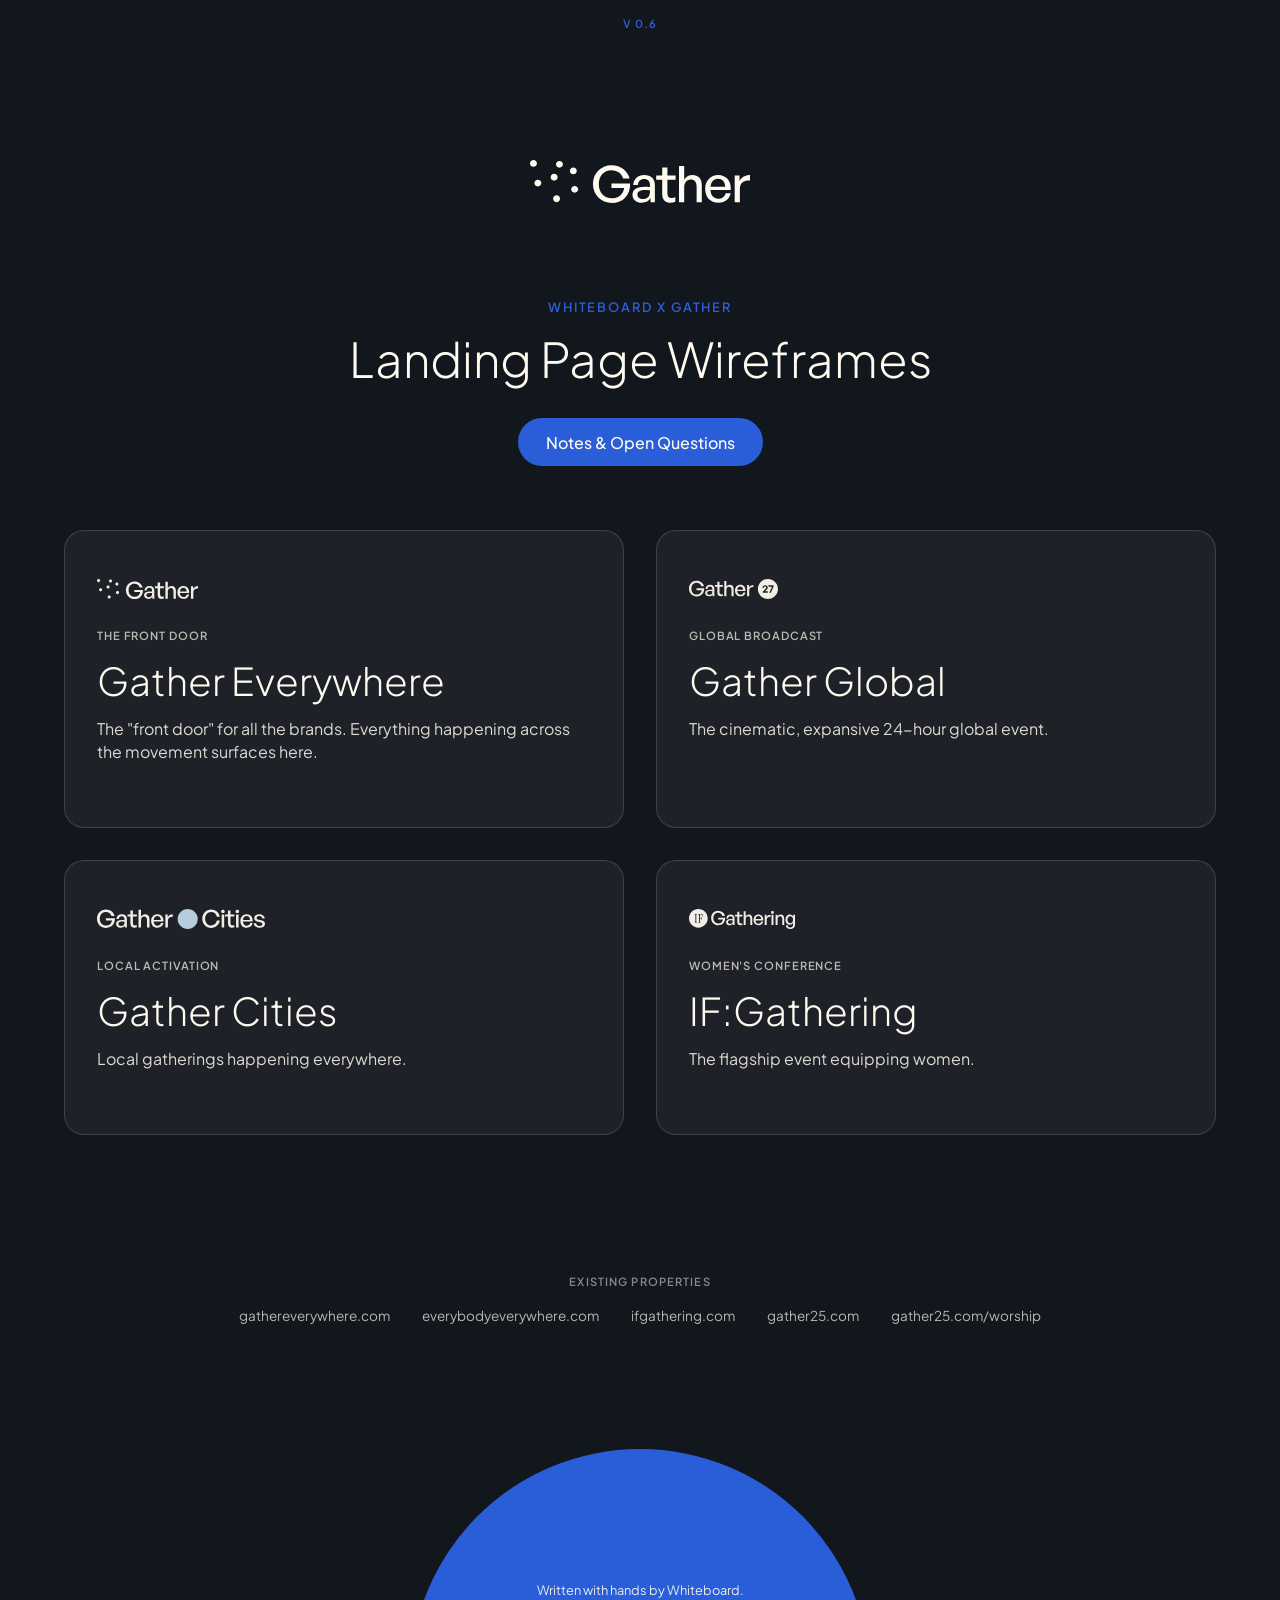
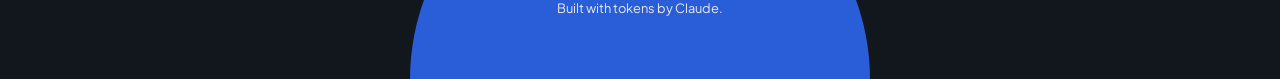
==== commit c42a445c: "Remove wireframe utility bar; gather-nav becomes a non-sticky layer Client feedback follow-up. Remov" ====
--- a/index.html
+++ b/index.html
@@ -137,7 +137,6 @@
   <h1 style="max-width: 20ch; margin-inline: auto;">Landing Page Wireframes</h1>
   <div class="index-actions">
     <button type="button" class="btn" data-open-notes>Notes &amp; Open Questions</button>
-    <a class="btn btn-outline" href="https://supercut.ai/share/whiteboard/Hytho3Ky4T9nLHWlD0bpGq" id="supercut-link" target="_blank" rel="noopener">Watch Voice Over (27 min)</a>
   </div>
 </div>
 
--- a/css/base.css
+++ b/css/base.css
@@ -219,97 +219,100 @@
   border-radius: 0.5rem;
 }
 
-/* Shared top utility bar — every sub-page's replacement for the old
-   floating back-to-index button: a home icon, a Notes button (opens the
-   shared notes modal, see js/notes-modal.js), and small logo links to
-   the other three expressions. Deliberately page-agnostic (dark, neutral)
-   since it sits above each page's own branded/colored header. */
-.site-utility-bar {
-  position: sticky;
-  top: 0;
+/* Floating Home + Notes cluster — bottom-left corner, all four sub-pages.
+   Replaces the old .site-utility-bar (wireframe-review-only chrome: a full
+   sticky strip with Home/Notes/Voiceover + sibling-page logos). The logos
+   role is now covered by the real .gather-nav below; Voiceover is dropped
+   entirely; Home + Notes move here as a tight floating pair instead. */
+.corner-cluster {
+  position: fixed;
+  left: var(--space-3);
+  bottom: var(--space-3);
   z-index: 150;
   display: flex;
   align-items: center;
-  justify-content: space-between;
-  gap: var(--space-3);
-  padding: 0.65rem var(--space-3);
-  background: var(--color-dark-blue);
-  border-bottom: 1px solid rgba(255,250,240,0.15);
-}
-.site-utility-bar-start { display: flex; align-items: center; gap: var(--space-2); flex-shrink: 0; }
-.site-utility-bar .home-link {
+  gap: 8px;
+}
+.corner-cluster .home-link {
   display: flex;
   align-items: center;
   justify-content: center;
-  width: 2rem;
-  height: 2rem;
+  width: 2.25rem;
+  height: 2.25rem;
   border-radius: 50%;
   background: var(--color-bright-blue);
   color: var(--color-off-white);
   opacity: 0.9;
   transition: opacity 0.15s ease;
   flex-shrink: 0;
-}
-.site-utility-bar .home-link:hover { opacity: 1; }
+  box-shadow: 0 4px 16px rgba(18,22,29,0.25);
+}
+.corner-cluster .home-link:hover { opacity: 1; }
 /* max-width:none overrides base.css's blanket `img, svg { max-width:100% }`
    — that percentage can't resolve cleanly against a flex item's own
    indeterminate width and was collapsing this icon's width to 0 (height,
    the cross-axis dimension, rendered fine — only width broke). */
-.site-utility-bar .home-link svg { width: 1rem; height: 1rem; max-width: none; flex-shrink: 0; }
-.site-utility-bar .notes-btn,
-.site-utility-bar .voiceover-btn {
+.corner-cluster .home-link svg { width: 1rem; height: 1rem; max-width: none; flex-shrink: 0; }
+.corner-cluster .notes-btn {
+  display: inline-flex;
+  align-items: center;
+  height: 2.25rem;
   background: var(--color-bright-blue);
   color: var(--color-off-white);
   border: none;
   border-radius: 999px;
-  padding: 0.35rem 0.9rem;
+  padding-inline: 1rem;
   font-size: 0.78rem;
   font-weight: 700;
   font-family: var(--font-primary);
   cursor: pointer;
-  flex-shrink: 0;
   white-space: nowrap;
+  box-shadow: 0 4px 16px rgba(18,22,29,0.25);
+}
+
+/* Real global ecosystem nav — ships as part of the actual site. Sits
+   between the floating corner cluster's page and each page's own branded
+   header (see .page-top-layer below). Deliberately neutral/dark so it
+   reads as "the ecosystem," not any one expression's own color pairing.
+   Not sticky — scrolls away with the page, on purpose, so its dark band
+   can double as the "layer underneath" the rounded header sitting on it. */
+.gather-nav {
+  display: flex;
+  align-items: center;
+  gap: var(--space-4);
+  padding: 0.6rem var(--space-3);
+  background: var(--color-dark-blue);
+}
+.gather-nav a {
+  color: var(--color-off-white);
+  opacity: 0.55;
+  font-family: var(--font-primary);
+  font-size: 0.82rem;
+  font-weight: 600;
   text-decoration: none;
-  display: inline-block;
-}
-.site-utility-bar .voiceover-btn {
-  background: transparent;
-  border: 1px solid rgba(255,250,240,0.4);
-  color: var(--color-off-white);
-}
-.site-utility-bar .site-logos { display: flex; align-items: center; gap: var(--space-4); flex-shrink: 0; }
-.site-utility-bar .site-logos a {
-  display: flex;
-  align-items: center;
-  opacity: 0.7;
+  white-space: nowrap;
+  padding-bottom: 0.3rem;
+  border-bottom: 2px solid transparent;
   transition: opacity 0.15s ease;
-  flex-shrink: 0;
-  padding-block: 0.2rem;
-  position: relative;
-  color: var(--color-off-white);
-  font-family: var(--font-primary);
-  font-size: 0.78rem;
-  font-weight: 700;
-  white-space: nowrap;
-  text-decoration: none;
-}
-.site-utility-bar .site-logos a:hover { opacity: 1; }
-/* Current-page indicator: a little more breathing room top/bottom, full
-   opacity (not dimmed like the other three), and a small dot underneath. */
-.site-utility-bar .site-logos a.current { opacity: 1; padding-block: 0.35rem; }
-.site-utility-bar .site-logos a.current::after {
-  content: "";
-  position: absolute;
-  bottom: -2px;
-  left: 50%;
-  transform: translateX(-50%);
-  width: 4px;
-  height: 4px;
-  border-radius: 50%;
-  background: var(--color-off-white);
-}
+}
+.gather-nav a:hover { opacity: 0.85; }
+.gather-nav a.current { opacity: 1; border-bottom-color: var(--color-bright-blue); }
 @media (max-width: 500px) {
-  .site-utility-bar { overflow-x: auto; }
+  .gather-nav { overflow-x: auto; }
+}
+
+/* Each page's own header sits as a rounded "layer" on top of .gather-nav's
+   band: a negative top margin pulls it up to overlap the band, and rounded
+   top corners leave a sliver of the band's dark color peeking through at
+   the two top corners — reads as the header floating on the ecosystem nav
+   underneath it. (Gather Global adds its own border on top of this, since
+   its header background is nearly the same dark as the band and the
+   corner reveal wouldn't otherwise be visible — see its own <style>.) */
+.page-top-layer {
+  position: relative;
+  margin-top: -1.5rem;
+  border-top-left-radius: 1.5rem;
+  border-top-right-radius: 1.5rem;
 }
 
 /* Shared notes modal — injected by js/notes-modal.js on every page that
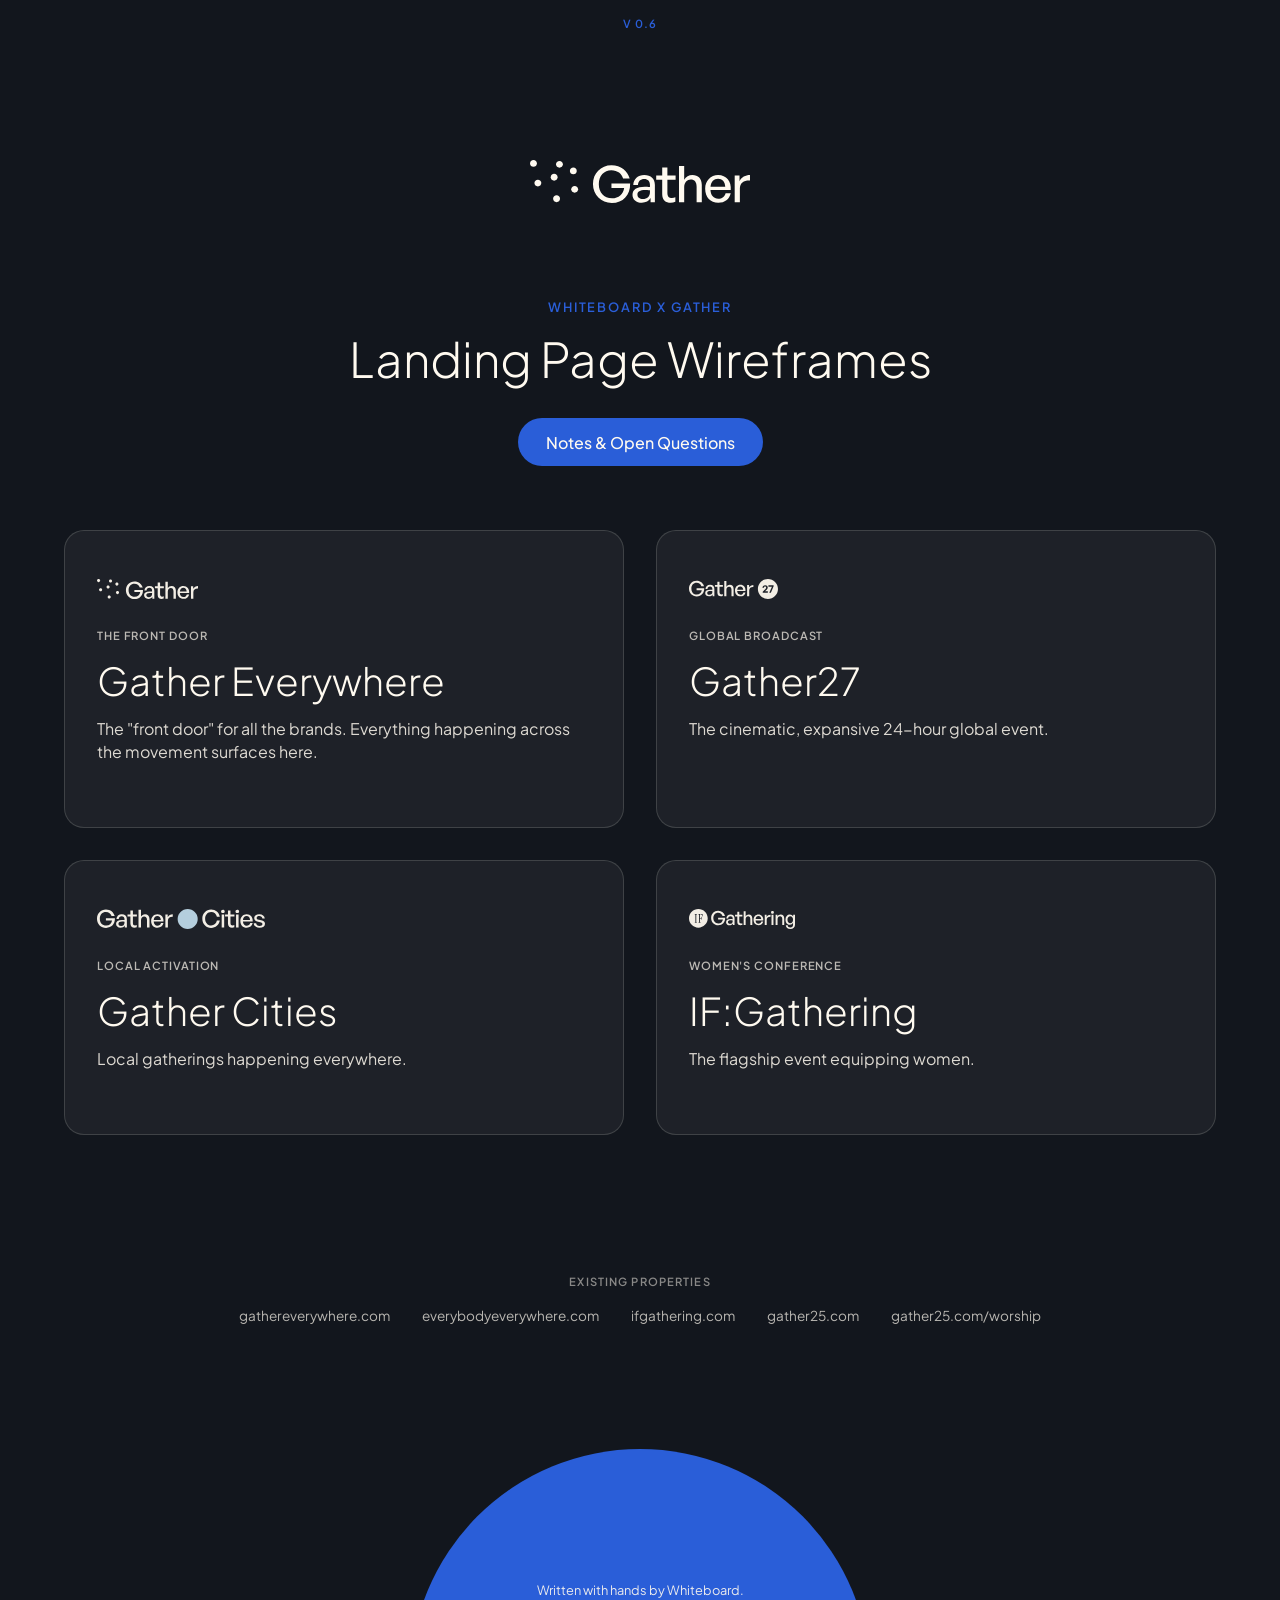
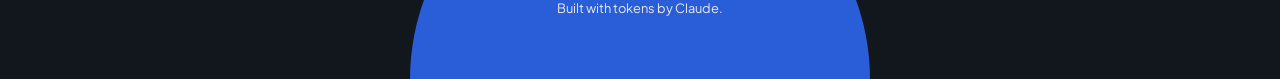
==== commit a4379421: "Rename every mention of "Gather Global" to "Gather27" Client feedback: Gather27 is now the standard " ====
--- a/index.html
+++ b/index.html
@@ -150,7 +150,7 @@
   <a class="page-card" href="gather-global.html">
     <img class="card-logo" src="assets/gather-27-light.svg" alt="">
     <span class="tag">Global Broadcast</span>
-    <h2>Gather Global</h2>
+    <h2>Gather27</h2>
     <p>The cinematic, expansive 24-hour global event.</p>
   </a>
   <a class="page-card" href="gather-cities.html">
--- a/css/tokens.css
+++ b/css/tokens.css
@@ -80,7 +80,7 @@
   --btn-text: var(--color-off-white);
 }
 
-/* Pairing 03 — sparing, Gather Global dominant */
+/* Pairing 03 — sparing, Gather27 dominant */
 .pairing-03 {
   --bg: var(--color-dark-blue);
   --logo: var(--color-bright-blue);
--- a/css/base.css
+++ b/css/base.css
@@ -165,7 +165,7 @@
 .motif-ripple::after { inset: -24%; opacity: 0.25; filter: blur(4px); }
 .motif-ripple .core { background: var(--color-bright-blue); border: none; }
 
-/* Constellation — loose dot grouping (Gather Global) */
+/* Constellation — loose dot grouping (Gather27) */
 .motif-constellation { position: relative; width: 100%; height: 100%; min-height: 220px; }
 .motif-constellation span {
   position: absolute;
@@ -281,6 +281,8 @@
   align-items: center;
   gap: var(--space-4);
   padding: 0.6rem var(--space-3);
+  padding-top: calc(2rem + env(safe-area-inset-top, 0px));
+  padding-bottom: 2rem;
   background: var(--color-dark-blue);
 }
 .gather-nav a {
@@ -305,7 +307,7 @@
    band: a negative top margin pulls it up to overlap the band, and rounded
    top corners leave a sliver of the band's dark color peeking through at
    the two top corners — reads as the header floating on the ecosystem nav
-   underneath it. (Gather Global adds its own border on top of this, since
+   underneath it. (Gather27 adds its own border on top of this, since
    its header background is nearly the same dark as the band and the
    corner reveal wouldn't otherwise be visible — see its own <style>.) */
 .page-top-layer {
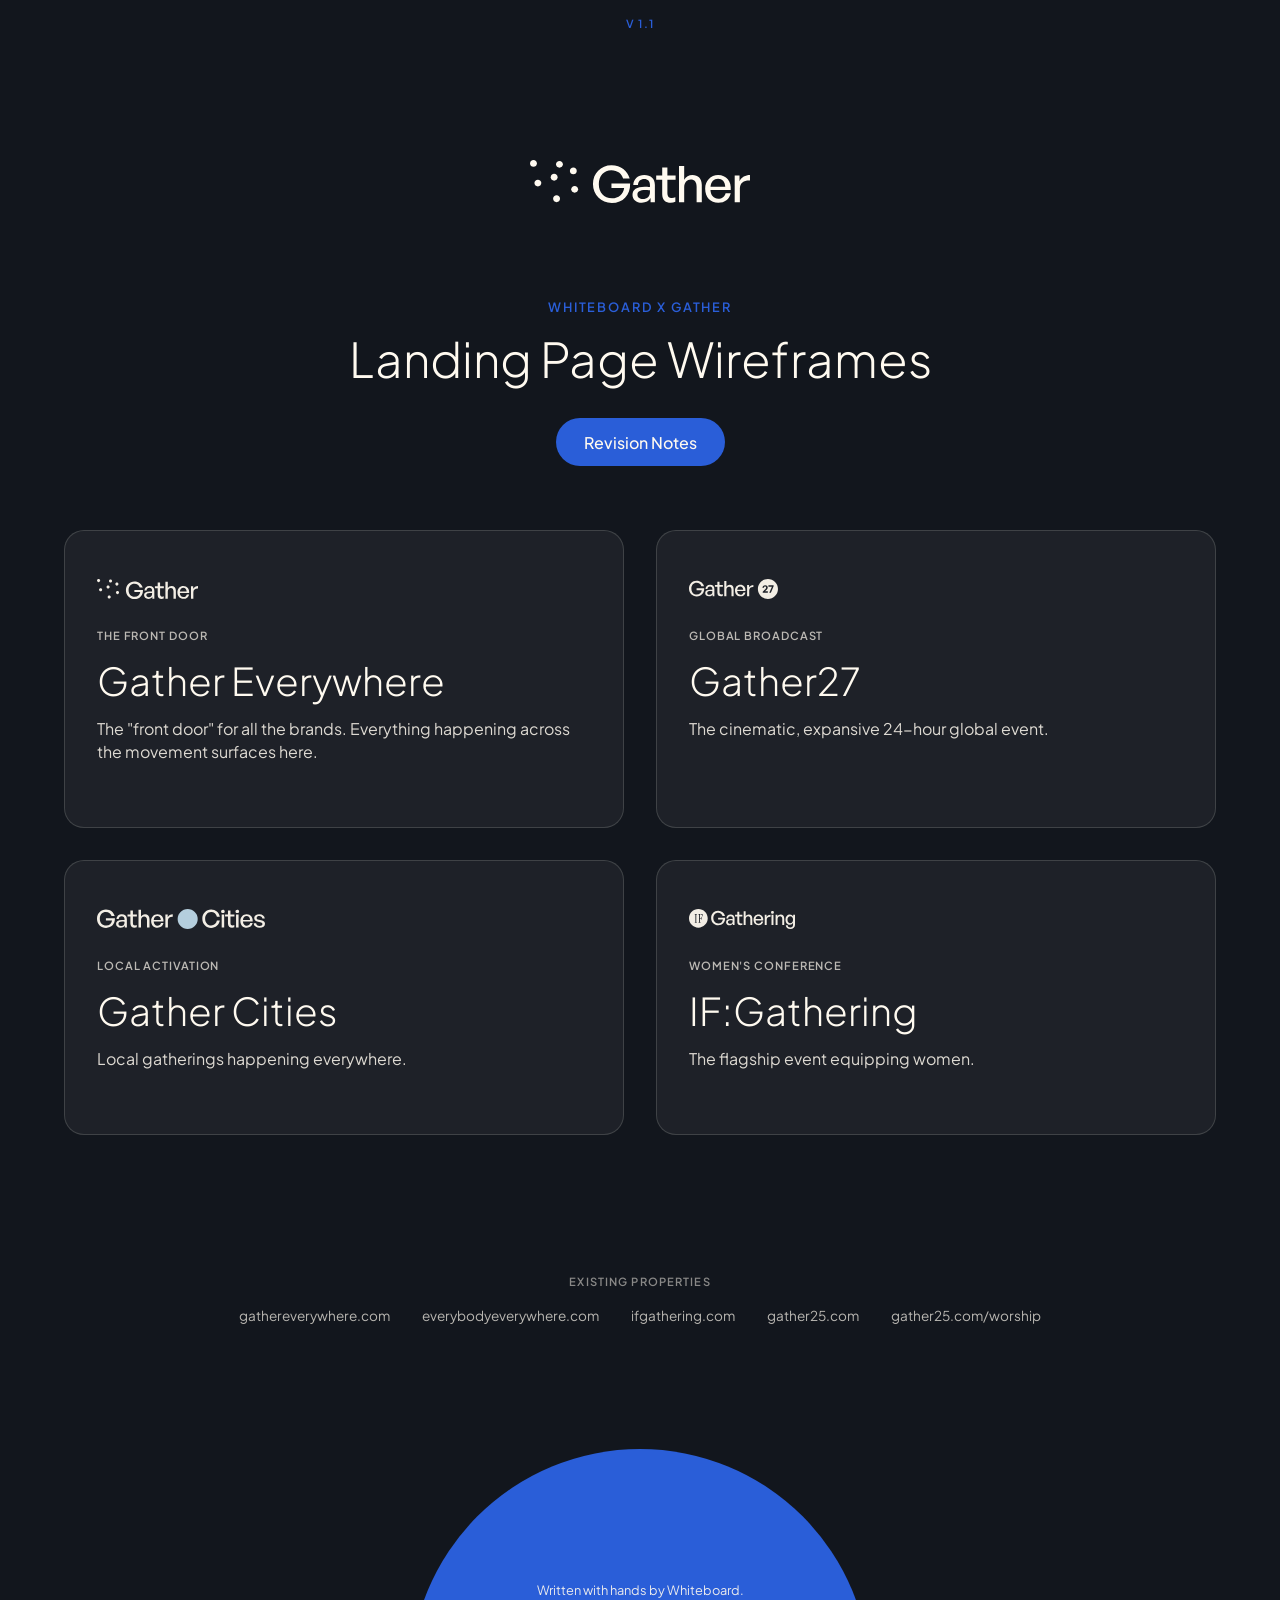
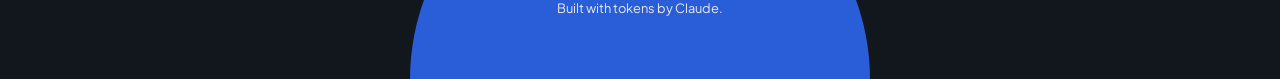
==== commit d22b3b98: "index: rename Notes button to "Revision Notes", bump version to V 1.1" ====
--- a/index.html
+++ b/index.html
@@ -129,14 +129,14 @@
 </head>
 <body data-page="index">
 
-<div style="text-align:center; padding-top: var(--space-2); font-family: var(--font-primary); font-size: 0.7rem; font-weight: 600; letter-spacing: 0.1em; color: var(--color-bright-blue);">V 0.6</div>
+<div style="text-align:center; padding-top: var(--space-2); font-family: var(--font-primary); font-size: 0.7rem; font-weight: 600; letter-spacing: 0.1em; color: var(--color-bright-blue);">V 1.1</div>
 
 <div class="container index-hero">
   <img src="assets/gather-light.svg" alt="Gather">
   <p class="eyebrow">Whiteboard x Gather</p>
   <h1 style="max-width: 20ch; margin-inline: auto;">Landing Page Wireframes</h1>
   <div class="index-actions">
-    <button type="button" class="btn" data-open-notes>Notes &amp; Open Questions</button>
+    <button type="button" class="btn" data-open-notes>Revision Notes</button>
   </div>
 </div>
 
--- a/css/base.css
+++ b/css/base.css
@@ -86,6 +86,91 @@
 a:focus-visible, button:focus-visible { outline: none; box-shadow: var(--focus-ring); }
 a:hover { text-decoration-thickness: 2px; }
 
+/* Footer email-capture — shared across all four sub-pages, ships as
+   part of the real site. Uses currentColor/inherited pairing vars
+   (same trick as .btn-outline) so the input border and copy adapt
+   automatically to whichever pairing color each page's footer uses,
+   with no per-page overrides needed. */
+.footer-email-capture { padding-block: var(--space-4); }
+.footer-email-capture-inner {
+  display: flex;
+  flex-wrap: wrap;
+  align-items: center;
+  justify-content: space-between;
+  gap: var(--space-3);
+  padding: var(--space-4);
+  border: 1px solid color-mix(in srgb, currentColor 18%, transparent);
+  border-radius: 1.25rem;
+}
+.footer-email-capture-inner h3 { margin: 0; }
+.footer-email-capture-inner p { margin: 0.25rem 0 0; opacity: 0.8; }
+.footer-email-form { display: flex; gap: 0.6rem; flex-wrap: wrap; }
+.footer-email-form input[type="email"] {
+  font-family: var(--font-primary);
+  font-size: 0.9rem;
+  padding: 0.75rem 1.25rem;
+  border-radius: 999px;
+  border: 2px solid currentColor;
+  background: transparent;
+  color: inherit;
+  min-width: 240px;
+}
+.footer-email-form input[type="email"]::placeholder { color: inherit; opacity: 0.6; }
+@media (max-width: 700px) {
+  .footer-email-capture-inner { flex-direction: column; align-items: stretch; }
+  .footer-email-form { flex-direction: column; }
+  .footer-email-form input[type="email"] { min-width: 0; }
+}
+
+/* Footer link clusters — shared across all four sub-pages. Each column
+   gets its own small-caps heading (matching .eyebrow-label's look) and
+   its links stack vertically, rather than the previous ad-hoc wrapping
+   rows with no labels. */
+.footer-links-grid {
+  display: grid;
+  grid-template-columns: repeat(3, 1fr);
+  gap: var(--space-4);
+  padding-block: var(--space-4);
+}
+.footer-link-cluster { display: flex; flex-direction: column; gap: 0.55rem; }
+.footer-cluster-heading {
+  font-family: var(--font-primary);
+  font-size: 0.7rem;
+  font-weight: 700;
+  letter-spacing: 0.1em;
+  text-transform: uppercase;
+  opacity: 0.55;
+  margin: 0 0 0.15rem;
+}
+.footer-link-cluster a { color: inherit; text-decoration: none; font-size: 0.85rem; opacity: 0.85; }
+.footer-link-cluster a:hover { opacity: 1; }
+
+/* Support the Movement cluster — Pray/Give buttons + trust badges */
+.footer-support-buttons { display: flex; gap: 0.6rem; flex-wrap: wrap; }
+.footer-support-buttons .btn { padding: 0.55rem 1.1rem; font-size: 0.82rem; }
+.footer-trust-badges { display: flex; align-items: center; gap: var(--space-2); flex-wrap: wrap; margin-top: var(--space-2); }
+.footer-trust-badge { display: flex; }
+.footer-trust-badge .badge-placeholder {
+  display: flex;
+  align-items: center;
+  justify-content: center;
+  min-width: 68px;
+  height: 42px;
+  padding: 0.3rem 0.6rem;
+  border: 1px dashed color-mix(in srgb, currentColor 30%, transparent);
+  border-radius: 0.4rem;
+  font-size: 0.6rem;
+  font-weight: 700;
+  line-height: 1.2;
+  text-align: center;
+  color: inherit;
+  opacity: 0.7;
+}
+.footer-trust-badges + .content-note { margin-top: var(--space-2); max-width: 420px; }
+@media (max-width: 700px) {
+  .footer-links-grid { grid-template-columns: 1fr; gap: var(--space-3); }
+}
+
 /* Nav */
 .site-nav {
   display: flex;
@@ -299,6 +384,7 @@
 }
 .gather-nav a:hover { opacity: 0.85; }
 .gather-nav a.current { opacity: 1; border-bottom-color: var(--color-bright-blue); }
+.gather-nav a.gather-nav-login { margin-left: auto; }
 @media (max-width: 500px) {
   .gather-nav { overflow-x: auto; }
 }
